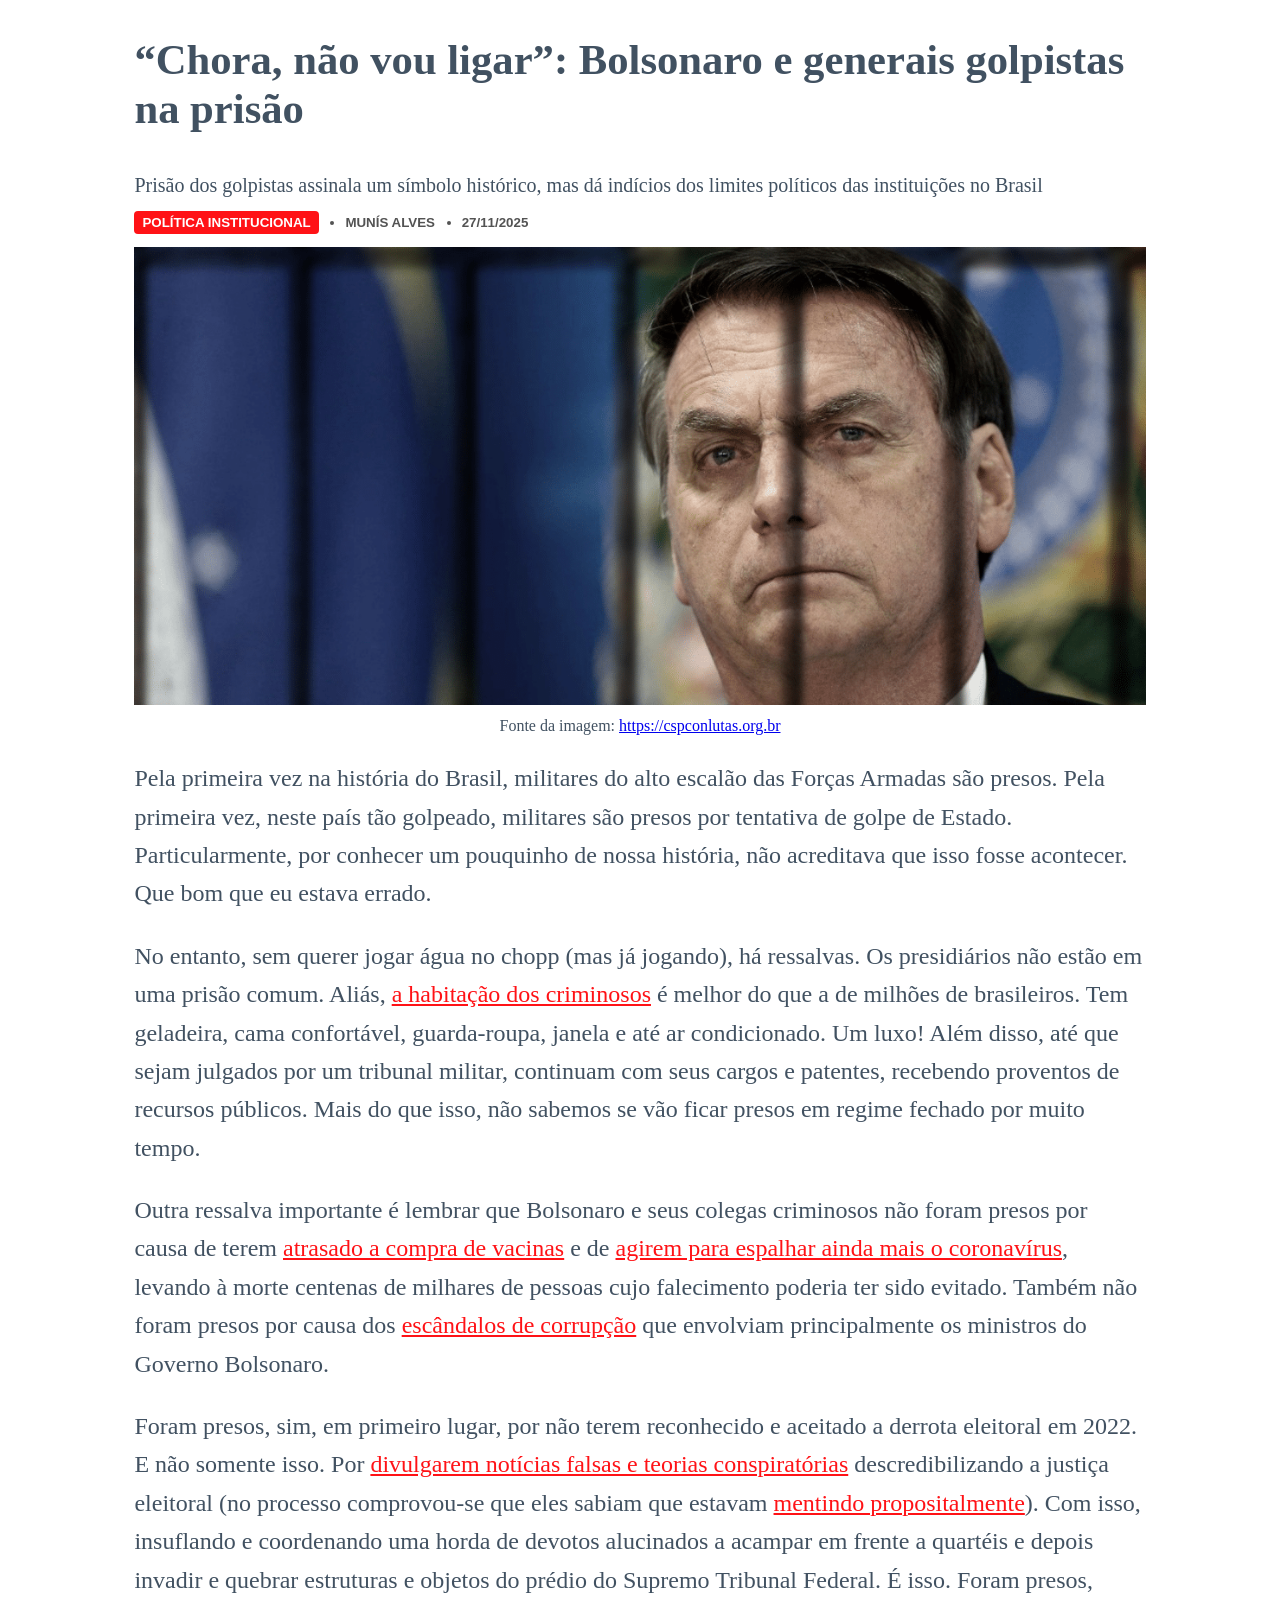
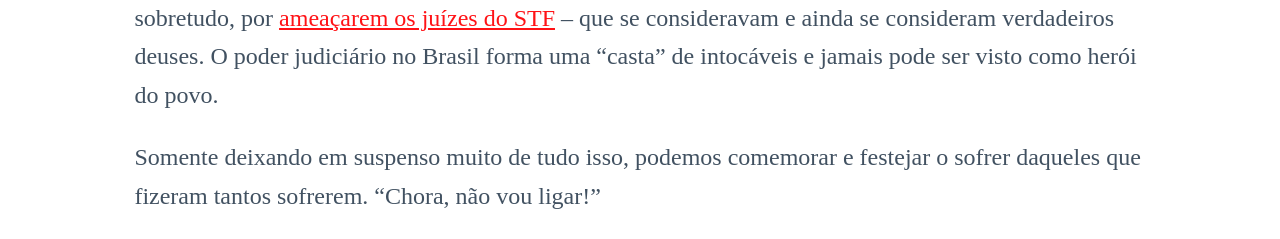
==== chora-nao-vou-ligar-bolsonaro-e-generais-golpistas-na-prisao/index.html @ a1124694 "update og:image" ====
<!DOCTYPE html>
<html lang="pt-BR">
<head>
    <!-- meta -->
    <meta charset="UTF-8">
    <meta name="viewport" content="width=device-width, initial-scale=1.0">

    <meta property="og:locale" content="pt_BR">
	<meta property="og:type" content="article">
    <meta property="og:site_name" content="Patos à Esquerda">
    <meta property="article:publisher" content="https://www.facebook.com/Patos-%c3%a0-Esquerda-102061168436170/">
    
    <!-- inserir autor do texto (veja como está no arquivo res/js/authorsMetada.js)-->
    <meta name="author" content="Munís Alves">
    
    <!-- inserir título para OG -->
	<meta property="og:title" content="&quot;Chora, não vou ligar&quot;: Bolsonaro e generais golpistas na prisão - Patos à Esquerda">

    <!-- inserir lead para OG -->
	<meta property="og:description" content="Prisão dos golpistas assinala um símbolo histórico, mas dá indícios dos limites políticos das instituições no Brasil">

    <!-- inserir url da imagem thumb para OG (usar PNG) -->
	<meta property="og:image" content="https://patos-a-esquerda.github.io/chora-nao-vou-ligar-bolsonaro-e-generais-golpistas-na-prisao/attachment/thumb.png">

    <!-- inserir largura e altura, respectivamente da imagem thumb para OG -->
	<meta property="og:image:width" content="1170">
	<meta property="og:image:height" content="530">

    <!-- inserir formato da imagem thumb para OG -->
	<meta property="og:image:type" content="image/webp">

    <!-- atualizar este valor ex. int(time.time()) em python -->
    <meta property="og:updated_time" content="1769443585">

    <!-- insira autor (data1) e tempo de leitura (data2) para publicação no twitter -->
	<meta name="twitter:card" content="summary_large_image">
	<meta name="twitter:label1" content="Escrito por">
	<meta name="twitter:data1" content="Munís Alves">
	<meta name="twitter:label2" content="Est. tempo de leitura">
	<meta name="twitter:data2" content="3 minutos">

    <!-- imports -->
    <link rel="stylesheet" href="../res/css/main.css">
    <link rel="stylesheet" href="../res/css/article.css">
    <script src="../res/js/authorsMetadata.js"></script>
    <script src="../res/js/categoriesMetadata.js"></script>
    <script src="../res/js/pagesMetada.js"></script>
    <script src="../res/js/pages.js"></script>

    <!-- insira aqui o título do artigo -->
    <title>“Chora, não vou ligar”: Bolsonaro e generais golpistas na prisão</title>
</head>
<body>
    <article id="chora-nao-vou-ligar-bolsonaro-e-generais-golpistas-na-prisao">
        <header>
            <h1>“Chora, não vou ligar”: Bolsonaro e generais golpistas na prisão</h1>

            <p>Prisão dos golpistas assinala um símbolo histórico, mas dá indícios dos limites políticos das instituições no Brasil</p>

            <!-- imagem de destaque -->
            <figure>
                <img src="attachment/thumb.webp">
                <figcaption>Fonte da imagem: <a href="https://cspconlutas.org.br" target="_blank">https://cspconlutas.org.br</a></figcaption>
            </figure>
        </header>

        <!-- corpo do artigo -->
        <p>Pela primeira vez na história do Brasil, militares do alto escalão das Forças Armadas são presos. Pela primeira vez, neste país tão golpeado, militares são presos por tentativa de golpe de Estado. Particularmente, por conhecer um pouquinho de nossa história, não acreditava que isso fosse acontecer. Que bom que eu estava errado.</p>
        <p>No entanto, sem querer jogar água no chopp (mas já jogando), há ressalvas. Os presidiários não estão em uma prisão comum. Aliás, <a href="https://www.metropoles.com/brasil/cela-bolsonaro-pena-atos-golpistas" target="_blank">a habitação dos criminosos</a> é melhor do que a de milhões de brasileiros. Tem geladeira, cama confortável, guarda-roupa, janela e até ar condicionado. Um luxo! Além disso, até que sejam julgados por um tribunal militar, continuam com seus cargos e patentes, recebendo proventos de recursos públicos. Mais do que isso, não sabemos se vão ficar presos em regime fechado por muito tempo.</p>

        <p>Outra ressalva importante é lembrar que Bolsonaro e seus colegas criminosos não foram presos por causa de terem <a href="https://www.bbc.com/portuguese/brasil-57286762" target="_blank">atrasado a compra de vacinas</a> e de <a href="https://www.nexojornal.com.br/podcast/2021/04/15/as-evidencias-de-que-bolsonaro-agiu-para-espalhar-a-covid" target="_blank">agirem para espalhar ainda mais o coronavírus</a>, levando à morte centenas de milhares de pessoas cujo falecimento poderia ter sido evitado. Também não foram presos por causa dos <a href="https://noticias.uol.com.br/ultimas-noticias/agencia-estado/2022/06/22/governo-bolsonaro-acumula-escandalos-de-corrupcao-confira-os-principais.htm" target="_blank">escândalos de corrupção</a> que envolviam principalmente os ministros do Governo Bolsonaro.</p>

        <p>Foram presos, sim, em primeiro lugar, por não terem reconhecido e aceitado a derrota eleitoral em 2022. E não somente isso. Por <a href="https://oglobo.globo.com/politica/noticia/2025/02/19/aliados-de-bolsonaro-divulgaram-live-com-fake-news-sobre-as-urnas-para-incentivar-atos-nos-quarteis-diz-pgr.ghtml" target="_blank">divulgarem notícias falsas e teorias conspiratórias</a> descredibilizando a justiça eleitoral (no processo comprovou-se que eles sabiam que estavam <a href="https://valor.globo.com/politica/noticia/2025/02/18/bolsonaro-e-aliados-sabiam-no-haver-fraude-nas-urnas-eletrnicas-em-2022-diz-denncia-da-pgr.ghtml" target="_blank">mentindo propositalmente</a>). Com isso, insuflando e coordenando uma horda de devotos alucinados a acampar em frente a quartéis e depois invadir e quebrar estruturas e objetos do prédio do Supremo Tribunal Federal. É isso. Foram presos, sobretudo, por <a href="https://g1.globo.com/politica/noticia/2021/09/07/bolsonaro-faz-ameaca-golpista-ao-supremo-em-discurso-para-apoiadores-em-brasilia.ghtml"  target="_blank">ameaçarem os juízes do STF</a> – que se consideravam e ainda se consideram verdadeiros deuses. O poder judiciário no Brasil forma uma “casta” de intocáveis e jamais pode ser visto como herói do povo.</p>

        <p>Somente deixando em suspenso muito de tudo isso, podemos comemorar e festejar o sofrer daqueles que fizeram tantos sofrerem. “Chora, não vou ligar!”</p>
    </article>
</body>
</html>
---- res/css/main.css ----
body {
    color: #2C3E50E6;
}
---- res/css/article.css ----
article {
    width: 50%;
    margin: auto;
}

article h1 {
    font-size: 32pt;
}

article p {
    font-size: 18pt;
    line-height: 1.6;
}

article a:not(header a) {
    color: #ff1216;
}

article a:not(header a):hover {
    color: #e11212;
}

article figure {
    margin: 0;
    text-align: center;
}

article figure img {
    width: 100%;
    padding: 0;
}

article figure figcaption {
    margin-top: 0.5em;
}

/* */
article header ul {
    display: flex;
    flex-direction: row;
    justify-content: left;
    align-items: center;
    flex-wrap: wrap;
    padding: 0;
    font-family: sans-serif;
    font-weight: bold;
    font-size: 10pt;
    text-transform: uppercase;
}

article header ul li {
    list-style: none;
    color: #535353;
    margin-top: 0.5em;
}

article header ul li:not(:first-child) {
    list-style: disc;
    margin-left: 2em;
}

article header ul .category {
    background-color: #ff1216;
    border-radius: 4px;
    color: white;
    padding: 4px 8px;
}

article header ul li a {
    text-decoration: none;
    color: inherit;
}

/* lead */
article header p {
    text-indent: 0;
    font-size: 15pt;
    margin-bottom: -0.5em;
}

@media (max-width: 1280px) {
    article {
        width: 80%;
    }
}

@media (max-width: 768px) {
    article {
        width: 95%;
    }
}
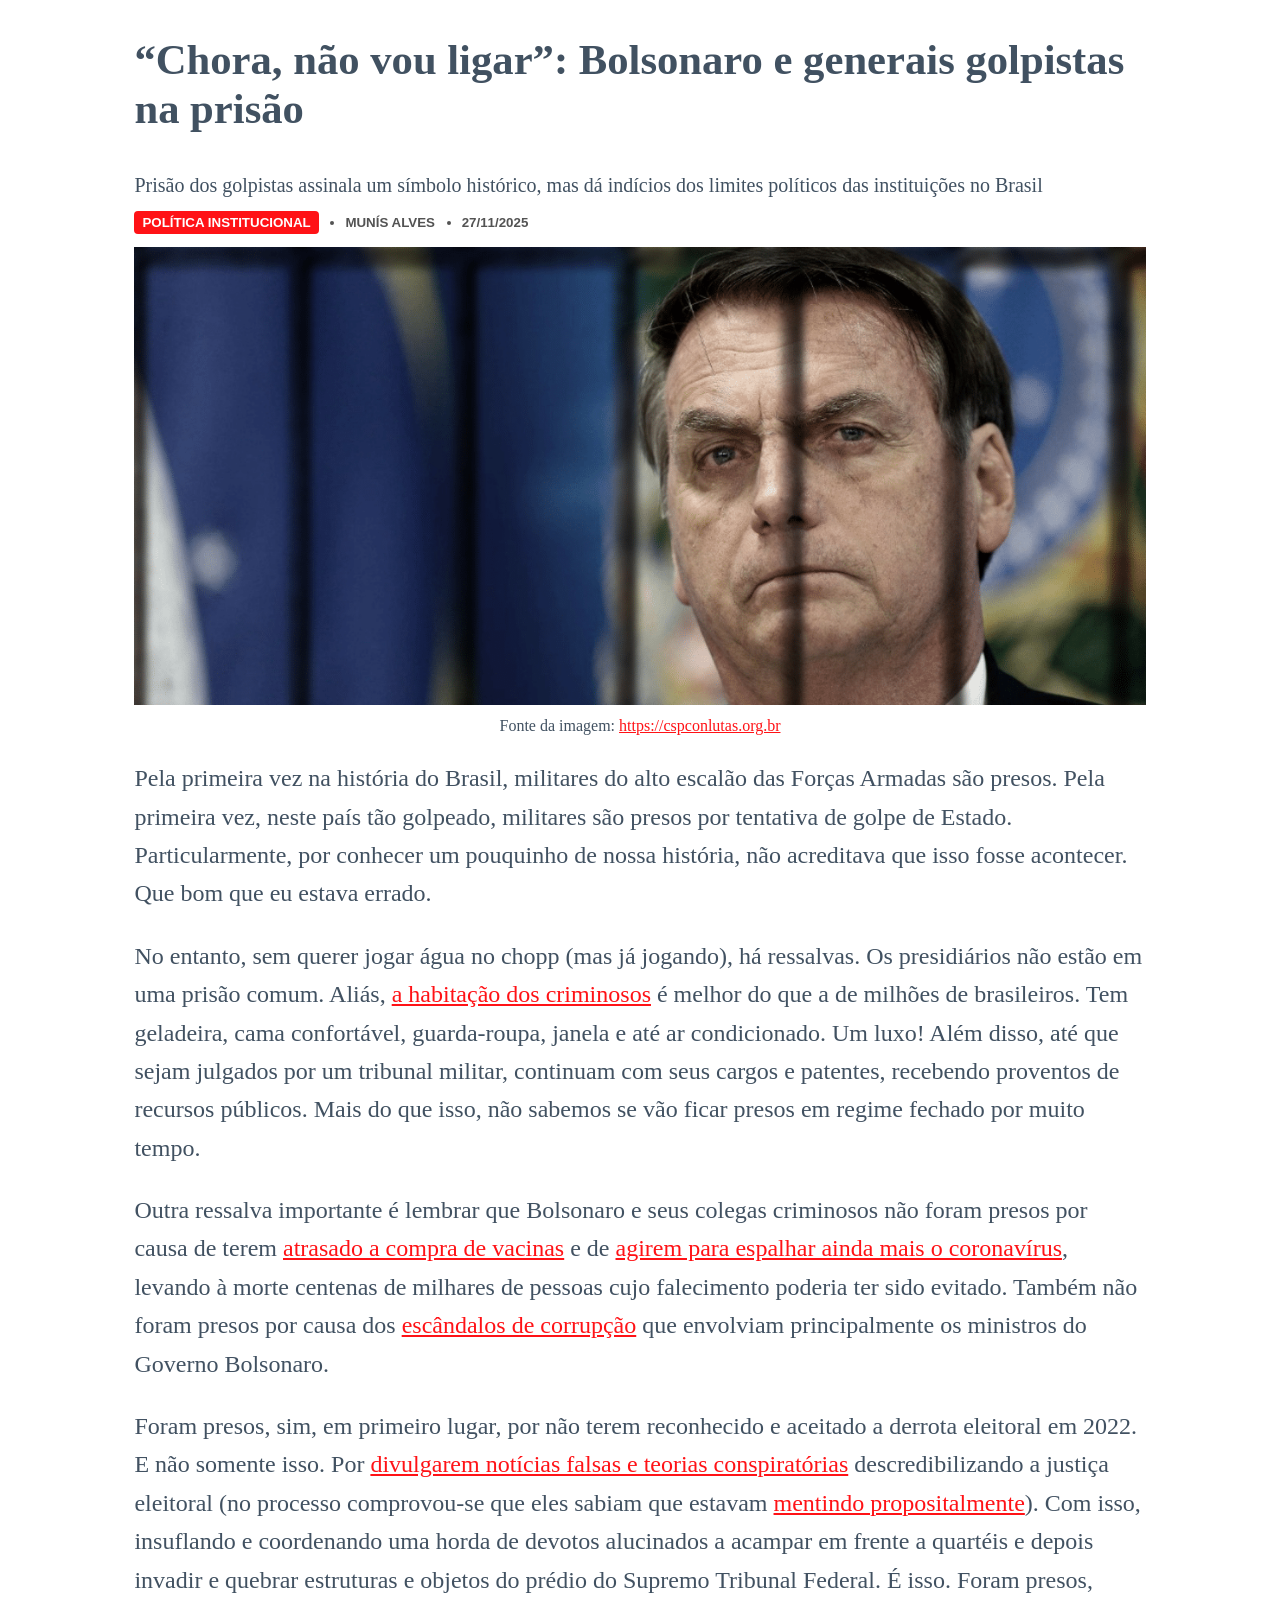
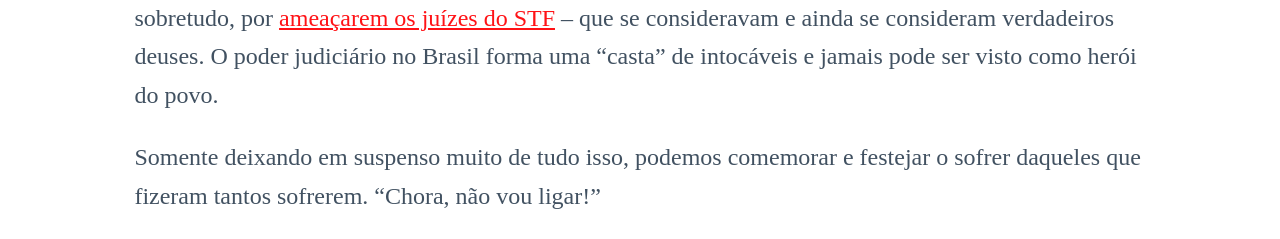
==== commit 0e3ad9ca: "update og:image" ====
--- a/chora-nao-vou-ligar-bolsonaro-e-generais-golpistas-na-prisao/index.html
+++ b/chora-nao-vou-ligar-bolsonaro-e-generais-golpistas-na-prisao/index.html
@@ -19,7 +19,7 @@
     <!-- inserir lead para OG -->
 	<meta property="og:description" content="Prisão dos golpistas assinala um símbolo histórico, mas dá indícios dos limites políticos das instituições no Brasil">
 
-    <!-- inserir url da imagem thumb para OG (usar PNG) -->
+    <!-- inserir url da imagem thumb para OG (usar PNG, preferencialmente) -->
 	<meta property="og:image" content="https://patos-a-esquerda.github.io/chora-nao-vou-ligar-bolsonaro-e-generais-golpistas-na-prisao/attachment/thumb.png">
 
     <!-- inserir largura e altura, respectivamente da imagem thumb para OG -->
@@ -27,10 +27,10 @@
 	<meta property="og:image:height" content="530">
 
     <!-- inserir formato da imagem thumb para OG -->
-	<meta property="og:image:type" content="image/webp">
+	<meta property="og:image:type" content="image/png">
 
     <!-- atualizar este valor ex. int(time.time()) em python -->
-    <meta property="og:updated_time" content="1769443585">
+    <meta property="og:updated_time" content="1769451281">
 
     <!-- insira autor (data1) e tempo de leitura (data2) para publicação no twitter -->
 	<meta name="twitter:card" content="summary_large_image">
--- a/res/css/main.css
+++ b/res/css/main.css
@@ -1,3 +1,13 @@
+@import url(colors.css);
+
 body {
-    color: #2C3E50E6;
-}+    color: var(--page-background-color);
+}
+
+a {
+    color: var(--hyperlink-color);
+}
+
+a:hover {
+    color: var(--hyperlink-color-hover);
+}
--- a/res/css/article.css
+++ b/res/css/article.css
@@ -1,3 +1,5 @@
+@import url(main.css);
+
 article {
     width: 50%;
     margin: auto;
@@ -12,14 +14,7 @@
     line-height: 1.6;
 }
 
-article a:not(header a) {
-    color: #ff1216;
-}
-
-article a:not(header a):hover {
-    color: #e11212;
-}
-
+/* imagens */
 article figure {
     margin: 0;
     text-align: center;
@@ -34,8 +29,8 @@
     margin-top: 0.5em;
 }
 
-/* */
-article header ul {
+/* listagem de categoria, autoria e data de publicação do texto */
+.article-classification {
     display: flex;
     flex-direction: row;
     justify-content: left;
@@ -48,36 +43,38 @@
     text-transform: uppercase;
 }
 
-article header ul li {
+.article-classification li {
     list-style: none;
     color: #535353;
     margin-top: 0.5em;
 }
 
-article header ul li:not(:first-child) {
+.article-classification li:not(:first-child) {
     list-style: disc;
     margin-left: 2em;
 }
 
-article header ul .category {
+.article-classification .category {
     background-color: #ff1216;
     border-radius: 4px;
     color: white;
     padding: 4px 8px;
 }
 
-article header ul li a {
+.article-classification li a, 
+.article-classification li a:hover {
     text-decoration: none;
     color: inherit;
 }
 
-/* lead */
+/* texto do lead */
 article header p {
     text-indent: 0;
     font-size: 15pt;
     margin-bottom: -0.5em;
 }
 
+/* responsividade */
 @media (max-width: 1280px) {
     article {
         width: 80%;
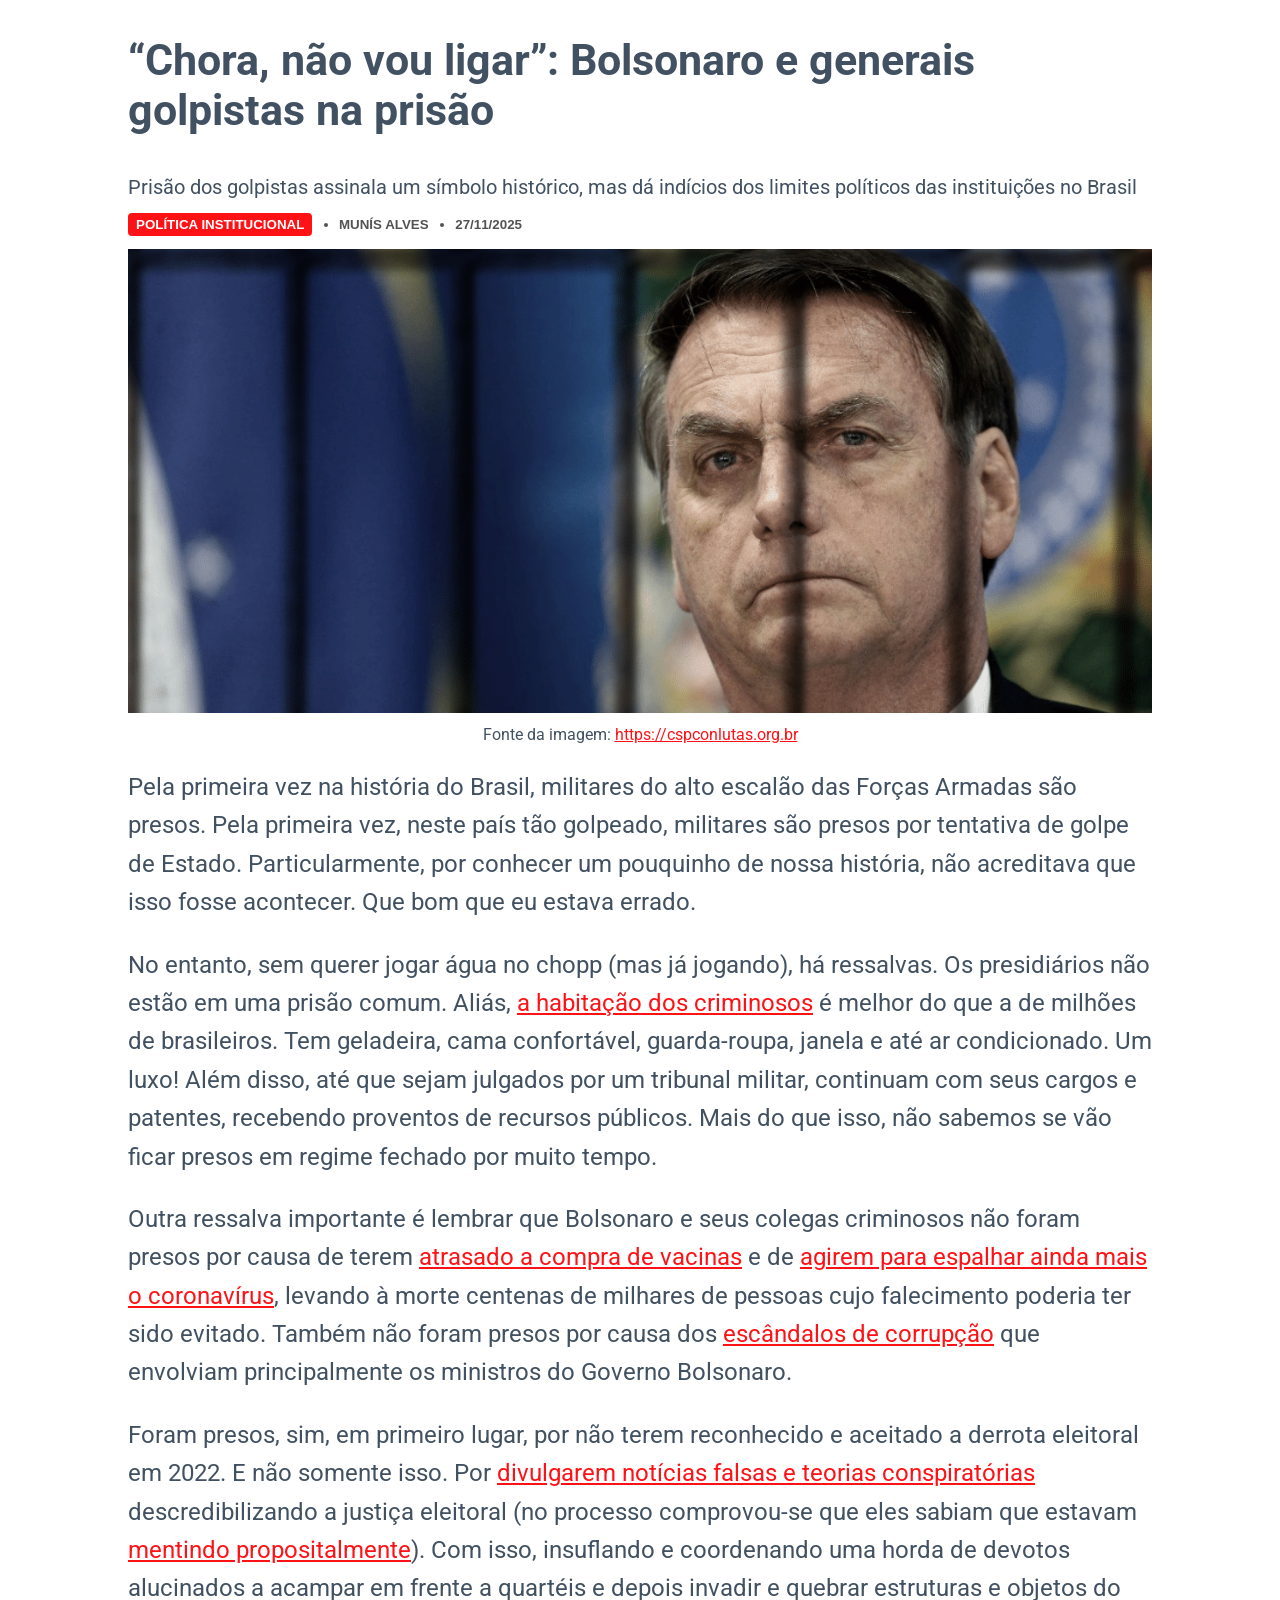
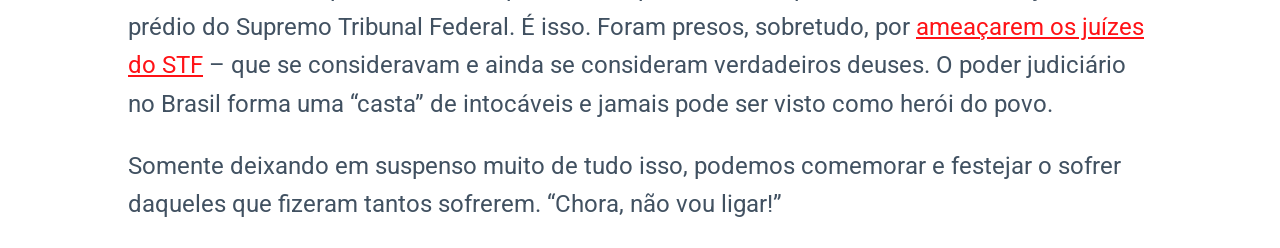
==== commit 06ff293d: "adding favicon" ====
--- a/chora-nao-vou-ligar-bolsonaro-e-generais-golpistas-na-prisao/index.html
+++ b/chora-nao-vou-ligar-bolsonaro-e-generais-golpistas-na-prisao/index.html
@@ -9,6 +9,11 @@
 	<meta property="og:type" content="article">
     <meta property="og:site_name" content="Patos à Esquerda">
     <meta property="article:publisher" content="https://www.facebook.com/Patos-%c3%a0-Esquerda-102061168436170/">
+    <meta property="og:url" content="https://patos-a-esquerda.github.io">
+    <meta property="og:logo" content="https://patos-a-esquerda.github.io/res/img/og-img.jpg">
+
+    <!-- favicon -->
+    <link rel="shortcut icon" href="../res/img/favicon.webp" type="image/x-icon">
     
     <!-- inserir autor do texto (veja como está no arquivo res/js/authorsMetada.js)-->
     <meta name="author" content="Munís Alves">
@@ -30,7 +35,7 @@
 	<meta property="og:image:type" content="image/png">
 
     <!-- atualizar este valor ex. int(time.time()) em python -->
-    <meta property="og:updated_time" content="1769451281">
+    <meta property="og:updated_time" content="1769453113">
 
     <!-- insira autor (data1) e tempo de leitura (data2) para publicação no twitter -->
 	<meta name="twitter:card" content="summary_large_image">
@@ -59,7 +64,7 @@
 
             <!-- imagem de destaque -->
             <figure>
-                <img src="attachment/thumb.webp">
+                <img src="attachment/thumb.png">
                 <figcaption>Fonte da imagem: <a href="https://cspconlutas.org.br" target="_blank">https://cspconlutas.org.br</a></figcaption>
             </figure>
         </header>
--- a/res/css/main.css
+++ b/res/css/main.css
@@ -1,7 +1,28 @@
-@import url(colors.css);
+@import url('https://fonts.googleapis.com/css2?family=Roboto:ital,wght@0,100..900;1,100..900&display=swap');
+
+:root {
+    /* main font: roboto */
+    font-family: "Roboto", sans-serif;
+    font-optical-sizing: auto;
+    font-style: normal;
+    font-variation-settings: "wdth" 100;
+    /* vars */
+    --search-bg-color: #ff1218;
+    --search-button-color: #900909;
+    --search-button-active-color: #c51f1f;
+    --page-background-color: #2C3E50E6;
+    --hyperlink-color: #ff1216;
+    --hyperlink-color-hover: #e11212;
+}
 
 body {
+    margin: 0;
     color: var(--page-background-color);
+}
+
+main {
+    width: 60%;
+    margin: auto;
 }
 
 a {
